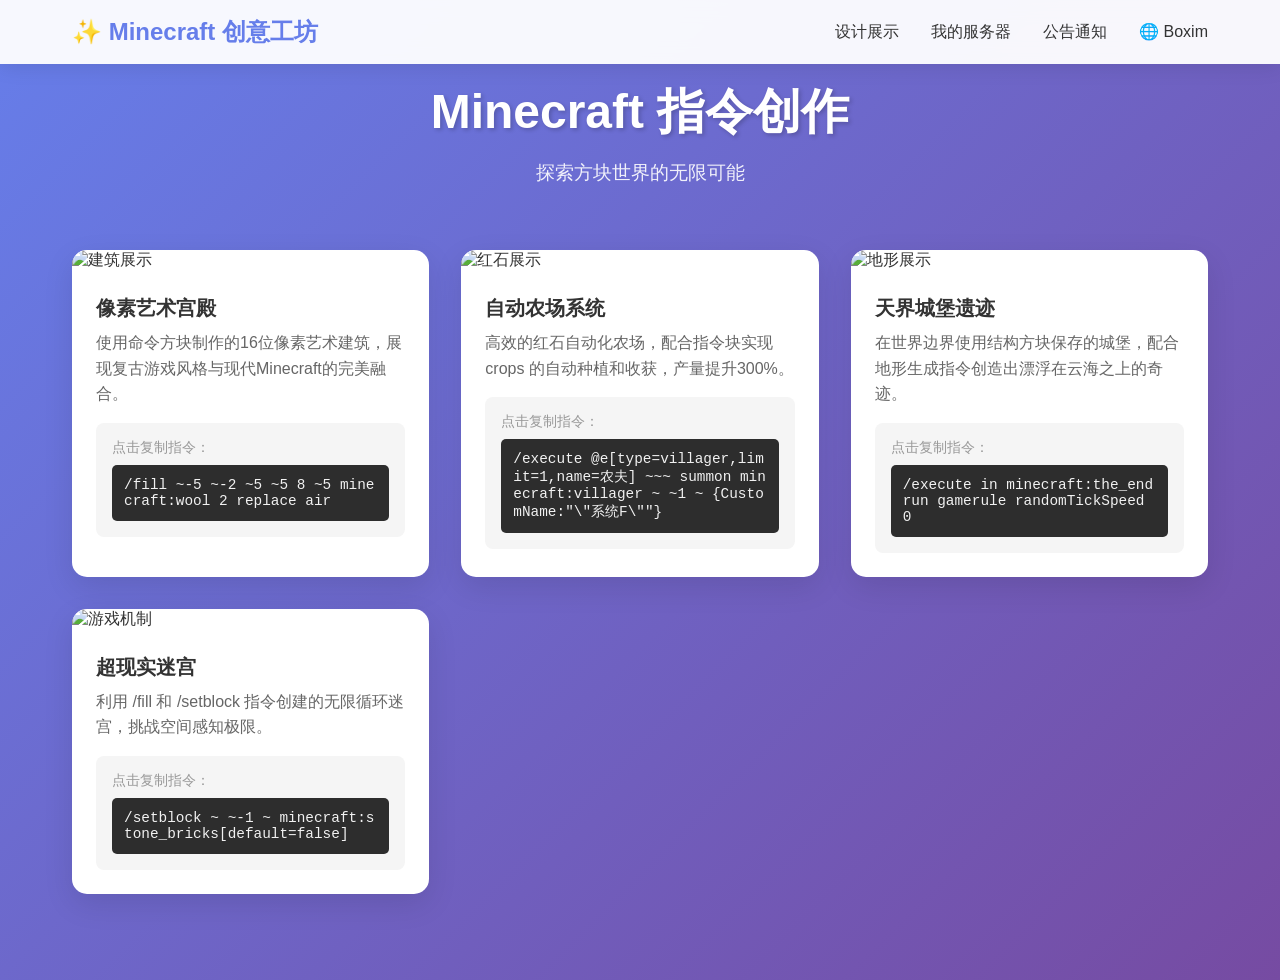
==== designs.html @ 6c1e93c3 "Add files via upload" ====
<!DOCTYPE html>
<html lang="zh-CN">
<head>
    <meta charset="UTF-8">
    <meta name="viewport" content="width=device-width, initial-scale=1.0">
    <title>Minecraft 创意设计展示</title>
    <style>
        * {
            margin: 0;
            padding: 0;
            box-sizing: border-box;
        }

        body {
            font-family: -apple-system, BlinkMacSystemFont, 'Segoe UI', Roboto, sans-serif;
            background: linear-gradient(135deg, #667eea 0%, #764ba2 100%);
            min-height: 100vh;
            color: #333;
        }

        header {
            background: rgba(255, 255, 255, 0.95);
            backdrop-filter: blur(10px);
            box-shadow: 0 2px 20px rgba(0, 0, 0, 0.1);
            position: fixed;
            width: 100%;
            top: 0;
            z-index: 1000;
        }

        nav {
            max-width: 1200px;
            margin: 0 auto;
            padding: 1rem 2rem;
            display: flex;
            justify-content: space-between;
            align-items: center;
        }

        .logo {
            font-size: 1.5rem;
            font-weight: bold;
            color: #667eea;
            text-decoration: none;
        }

        .nav-links {
            display: flex;
            gap: 2rem;
            list-style: none;
        }

        .nav-links a {
            text-decoration: none;
            color: #333;
            font-weight: 500;
            transition: color 0.3s ease;
            position: relative;
        }

        .nav-links a:hover {
            color: #667eea;
        }

        .nav-links a::after {
            content: '';
            position: absolute;
            bottom: -5px;
            left: 0;
            width: 0;
            height: 2px;
            background: #667eea;
            transition: width 0.3s ease;
        }

        .nav-links a:hover::after {
            width: 100%;
        }

        main {
            max-width: 1200px;
            margin: 5rem auto 2rem;
            padding: 0 2rem;
        }

        .hero {
            text-align: center;
            margin-bottom: 4rem;
            color: white;
        }

        .hero h1 {
            font-size: 3rem;
            margin-bottom: 1rem;
            text-shadow: 2px 2px 4px rgba(0, 0, 0, 0.2);
        }

        .hero p {
            font-size: 1.2rem;
            opacity: 0.9;
        }

        .designs-grid {
            display: grid;
            grid-template-columns: repeat(auto-fit, minmax(350px, 1fr));
            gap: 2rem;
            margin-top: 3rem;
        }

        .design-card {
            background: white;
            border-radius: 15px;
            overflow: hidden;
            box-shadow: 0 10px 30px rgba(0, 0, 0, 0.1);
            transition: transform 0.3s ease, box-shadow 0.3s ease;
        }

        .design-card:hover {
            transform: translateY(-10px);
            box-shadow: 0 20px 40px rgba(0, 0, 0, 0.15);
        }

        .design-image {
            width: 100%;
            height: 250px;
            object-fit: cover;
            cursor: pointer;
        }

        .design-content {
            padding: 1.5rem;
        }

        .design-title {
            font-size: 1.25rem;
            font-weight: bold;
            margin-bottom: 0.5rem;
            color: #333;
        }

        .design-description {
            color: #666;
            margin-bottom: 1rem;
            line-height: 1.6;
        }

        .command-section {
            background: #f5f5f5;
            border-radius: 8px;
            padding: 1rem;
            margin-top: 1rem;
        }

        .command-label {
            font-size: 0.85rem;
            color: #999;
            margin-bottom: 0.5rem;
        }

        .command-code {
            background: #2d2d2d;
            color: #f1f1f1;
            padding: 0.75rem;
            border-radius: 5px;
            font-family: 'Consolas', 'Monaco', monospace;
            font-size: 0.9rem;
            word-break: break-all;
            cursor: pointer;
            transition: background 0.3s ease;
        }

        .command-code:hover {
            background: #3a3a3a;
        }

        .modal {
            display: none;
            position: fixed;
            z-index: 2000;
            left: 0;
            top: 0;
            width: 100%;
            height: 100%;
            background: rgba(0, 0, 0, 0.9);
            animation: fadeIn 0.3s ease;
        }

        .modal-content {
            position: relative;
            margin: 5% auto;
            max-width: 90%;
            max-height: 80%;
        }

        .modal-image {
            width: 100%;
            height: auto;
            display: block;
            border-radius: 10px;
        }

        .close {
            position: absolute;
            top: -40px;
            right: 0;
            color: white;
            font-size: 40px;
            font-weight: bold;
            cursor: pointer;
            transition: color 0.3s ease;
        }

        .close:hover {
            color: #667eea;
        }

        .copy-notification {
            position: fixed;
            bottom: 20px;
            right: 20px;
            background: #4caf50;
            color: white;
            padding: 1rem 2rem;
            border-radius: 5px;
            display: none;
            animation: slideIn 0.3s ease;
        }

        @keyframes fadeIn {
            from { opacity: 0; }
            to { opacity: 1; }
        }

        @keyframes slideIn {
            from {
                transform: translateX(100%);
                opacity: 0;
            }
            to {
                transform: translateX(0);
                opacity: 1;
            }
        }

        @media (max-width: 768px) {
            .hero h1 {
                font-size: 2rem;
            }
            
            .nav-links {
                gap: 1rem;
                font-size: 0.9rem;
            }
            
            .designs-grid {
                grid-template-columns: 1fr;
                gap: 1.5rem;
            }
        }
    </style>
</head>
<body>
    <header>
        <nav>
    <a href="designs.html" class="logo">✨ Minecraft 创意工坊</a>
    <ul class="nav-links">
        <li><a href="designs.html">设计展示</a></li>
        <li><a href="server.html">我的服务器</a></li>
        <li><a href="announcements.html">公告通知</a></li>
        <li><a href="https://www.boxim.online" target="_blank">🌐 Boxim</a></li>
    </ul>
</nav>
    </header>

    <main>
        <section class="hero">
            <h1>Minecraft 指令创作</h1>
            <p>探索方块世界的无限可能</p>
        </section>

        <div class="designs-grid">
            <article class="design-card">
                <img src="https://picsum.photos/seed/minecraft1/400/250.jpg" alt="建筑展示" class="design-image" onclick="openModal(this)">
                <div class="design-content">
                    <h3 class="design-title">像素艺术宫殿</h3>
                    <p class="design-description">使用命令方块制作的16位像素艺术建筑，展现复古游戏风格与现代Minecraft的完美融合。</p>
                    <div class="command-section">
                        <div class="command-label">点击复制指令：</div>
                        <div class="command-code" onclick="copyCommand(this)">
                            /fill ~-5 ~-2 ~5 ~5 8 ~5 minecraft:wool 2 replace air
                        </div>
                    </div>
                </div>
            </article>

            <article class="design-card">
                <img src="https://picsum.photos/seed/minecraft2/400/250.jpg" alt="红石展示" class="design-image" onclick="openModal(this)">
                <div class="design-content">
                    <h3 class="design-title">自动农场系统</h3>
                    <p class="design-description">高效的红石自动化农场，配合指令块实现 crops 的自动种植和收获，产量提升300%。</p>
                    <div class="command-section">
                        <div class="command-label">点击复制指令：</div>
                        <div class="command-code" onclick="copyCommand(this)">
                            /execute @e[type=villager,limit=1,name=农夫] ~~~ summon minecraft:villager ~ ~1 ~ {CustomName:"\"系统F\""}
                        </div>
                    </div>
                </div>
            </article>

            <article class="design-card">
                <img src="https://picsum.photos/seed/minecraft3/400/250.jpg" alt="地形展示" class="design-image" onclick="openModal(this)">
                <div class="design-content">
                    <h3 class="design-title">天界城堡遗迹</h3>
                    <p class="design-description">在世界边界使用结构方块保存的城堡，配合地形生成指令创造出漂浮在云海之上的奇迹。</p>
                    <div class="command-section">
                        <div class="command-label">点击复制指令：</div>
                        <div class="command-code" onclick="copyCommand(this)">
                            /execute in minecraft:the_end run gamerule randomTickSpeed 0
                        </div>
                    </div>
                </div>
            </article>

            <article class="design-card">
                <img src="https://picsum.photos/seed/minecraft4/400/250.jpg" alt="游戏机制" class="design-image" onclick="openModal(this)">
                <div class="design-content">
                    <h3 class="design-title">超现实迷宫</h3>
                    <p class="design-description">利用 /fill 和 /setblock 指令创建的无限循环迷宫，挑战空间感知极限。</p>
                    <div class="command-section">
                        <div class="command-label">点击复制指令：</div>
                        <div class="command-code" onclick="copyCommand(this)">
                            /setblock ~ ~-1 ~ minecraft:stone_bricks[default=false]
                        </div>
                    </div>
                </div>
            </article>
        </div>
    </main>

    <div id="imageModal" class="modal">
        <div class="modal-content">
            <span class="close" onclick="closeModal()">&times;</span>
            <img id="modalImage" class="modal-image" src="" alt="展示图">
        </div>
    </div>

    <div id="copyNotification" class="copy-notification">
        指令已复制到剪贴板！
    </div>

    <script>
        function openModal(img) {
            const modal = document.getElementById('imageModal');
            const modalImg = document.getElementById('modalImage');
            modal.style.display = 'block';
            modalImg.src = img.src;
        }

        function closeModal() {
            document.getElementById('imageModal'). = 'none';
        }

        function copyCommand(element) {
            const command = element.textContent;
            navigator.clipboard.writeText(command).then(() => {
                const notification = document.getElementById('copyNotification');
                notification.style.display = 'block';
                setTimeout(() => {
                    notification.style.display = 'none';
                }, 2000);
            });
        }

        window.onclick = function(event) {
            const modal = document.getElementById('imageModal');
            if (event.target == modal) {
                closeModal();
            }
        }
    </script>
</body>
</html>
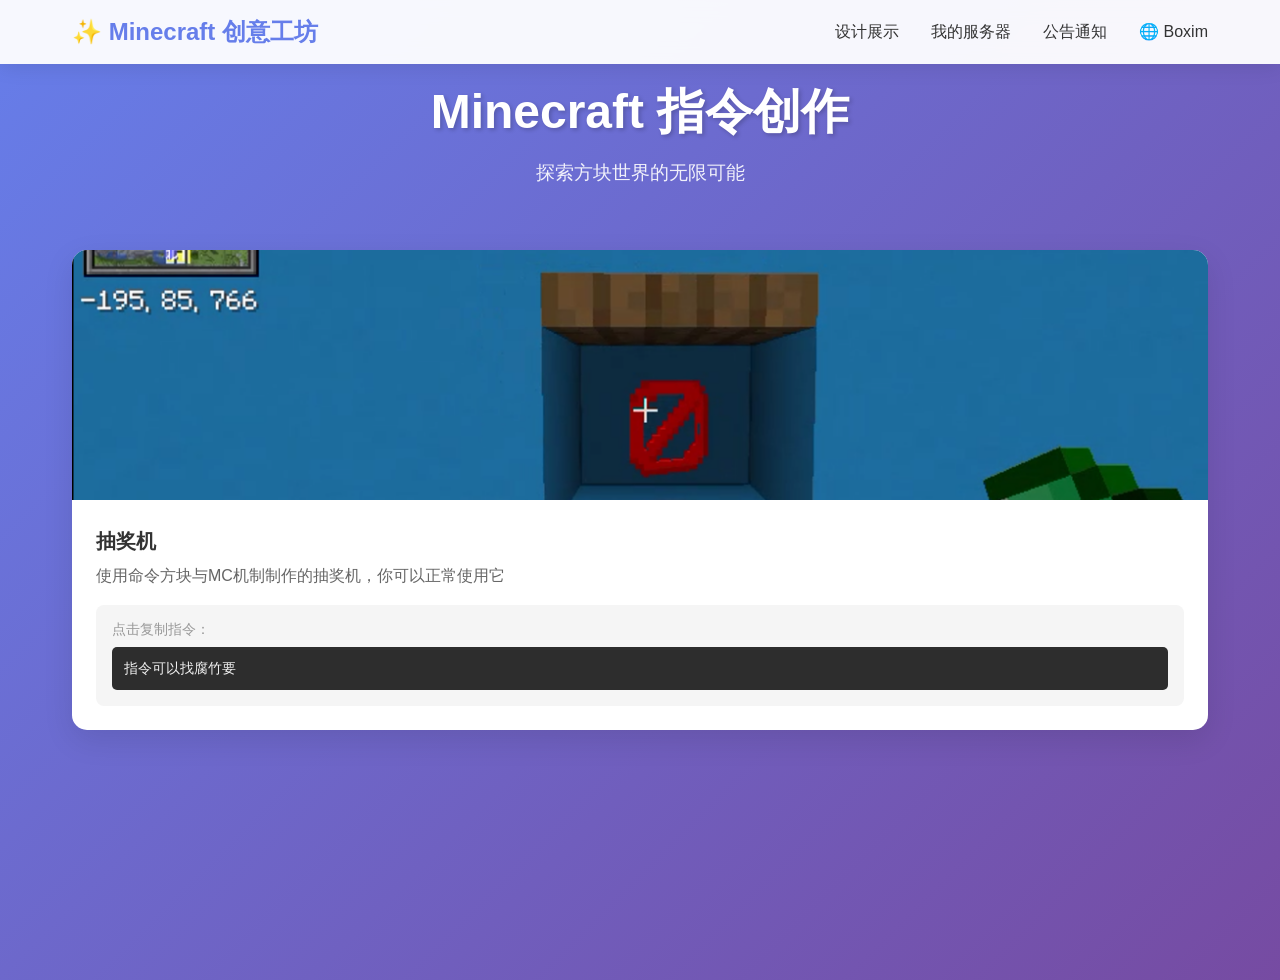
==== commit 2f48b20f: "Add files via upload" ====
--- a/designs.html
+++ b/designs.html
@@ -280,56 +280,14 @@
 
         <div class="designs-grid">
             <article class="design-card">
-                <img src="https://picsum.photos/seed/minecraft1/400/250.jpg" alt="建筑展示" class="design-image" onclick="openModal(this)">
+                <img src="抽奖机封面.png" alt="抽奖机" class="design-image" onclick="openModal(this)">
                 <div class="design-content">
-                    <h3 class="design-title">像素艺术宫殿</h3>
-                    <p class="design-description">使用命令方块制作的16位像素艺术建筑，展现复古游戏风格与现代Minecraft的完美融合。</p>
+                    <h3 class="design-title">抽奖机</h3>
+                    <p class="design-description">使用命令方块与MC机制制作的抽奖机，你可以正常使用它</p>
                     <div class="command-section">
                         <div class="command-label">点击复制指令：</div>
                         <div class="command-code" onclick="copyCommand(this)">
-                            /fill ~-5 ~-2 ~5 ~5 8 ~5 minecraft:wool 2 replace air
-                        </div>
-                    </div>
-                </div>
-            </article>
-
-            <article class="design-card">
-                <img src="https://picsum.photos/seed/minecraft2/400/250.jpg" alt="红石展示" class="design-image" onclick="openModal(this)">
-                <div class="design-content">
-                    <h3 class="design-title">自动农场系统</h3>
-                    <p class="design-description">高效的红石自动化农场，配合指令块实现 crops 的自动种植和收获，产量提升300%。</p>
-                    <div class="command-section">
-                        <div class="command-label">点击复制指令：</div>
-                        <div class="command-code" onclick="copyCommand(this)">
-                            /execute @e[type=villager,limit=1,name=农夫] ~~~ summon minecraft:villager ~ ~1 ~ {CustomName:"\"系统F\""}
-                        </div>
-                    </div>
-                </div>
-            </article>
-
-            <article class="design-card">
-                <img src="https://picsum.photos/seed/minecraft3/400/250.jpg" alt="地形展示" class="design-image" onclick="openModal(this)">
-                <div class="design-content">
-                    <h3 class="design-title">天界城堡遗迹</h3>
-                    <p class="design-description">在世界边界使用结构方块保存的城堡，配合地形生成指令创造出漂浮在云海之上的奇迹。</p>
-                    <div class="command-section">
-                        <div class="command-label">点击复制指令：</div>
-                        <div class="command-code" onclick="copyCommand(this)">
-                            /execute in minecraft:the_end run gamerule randomTickSpeed 0
-                        </div>
-                    </div>
-                </div>
-            </article>
-
-            <article class="design-card">
-                <img src="https://picsum.photos/seed/minecraft4/400/250.jpg" alt="游戏机制" class="design-image" onclick="openModal(this)">
-                <div class="design-content">
-                    <h3 class="design-title">超现实迷宫</h3>
-                    <p class="design-description">利用 /fill 和 /setblock 指令创建的无限循环迷宫，挑战空间感知极限。</p>
-                    <div class="command-section">
-                        <div class="command-label">点击复制指令：</div>
-                        <div class="command-code" onclick="copyCommand(this)">
-                            /setblock ~ ~-1 ~ minecraft:stone_bricks[default=false]
+                            指令可以找腐竹要
                         </div>
                     </div>
                 </div>
